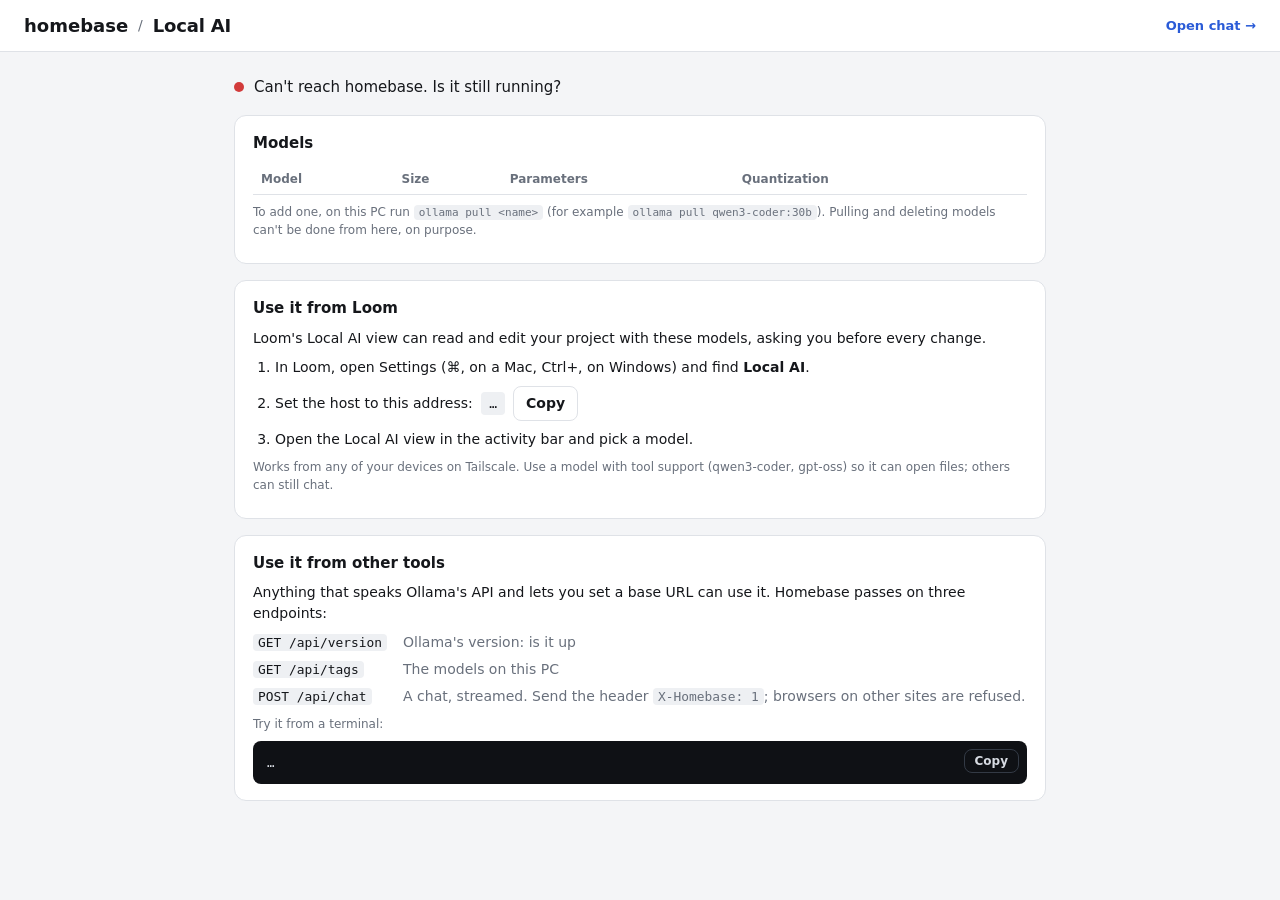
==== internal/web/static/ai.html @ 2a91a8e9 "UI for the Qwen chat" ====
<!doctype html>
<html lang="en">
<head>
  <meta charset="utf-8">
  <meta name="viewport" content="width=device-width, initial-scale=1">
  <title>Local AI · homebase</title>
  <link rel="icon" href="data:,">
  <link rel="stylesheet" href="app.css">
  <link rel="stylesheet" href="ai.css">
  <script src="ai.js" defer></script>
</head>
<body>
  <header class="bar">
    <div class="brand">
      <a href="./" class="back" title="Back to the dashboard">homebase</a>
      <span class="muted">/</span>
      <h1>Local AI</h1>
    </div>
    <a class="chat-link" href="chat.html">Open chat →</a>
  </header>

  <main class="ai-main">
    <section class="status-line" aria-live="polite">
      <span class="dot" id="ollama-dot" data-state="pending"></span>
      <p id="ollama-status">Checking Ollama…</p>
    </section>
    <div id="error" class="banner" hidden></div>

    <section class="panel" aria-labelledby="models-title">
      <div class="panel-head">
        <h2 id="models-title">Models</h2>
        <span class="muted small" id="models-note"></span>
      </div>
      <table class="models">
        <thead><tr><th>Model</th><th>Size</th><th>Parameters</th><th>Quantization</th><th></th></tr></thead>
        <tbody id="model-rows"></tbody>
      </table>
      <p class="small muted">To add one, on this PC run <code>ollama pull &lt;name&gt;</code> (for example <code>ollama pull qwen3-coder:30b</code>). Pulling and deleting models can't be done from here, on purpose.</p>
    </section>

    <section class="panel" aria-labelledby="loom-title">
      <h2 id="loom-title">Use it from Loom</h2>
      <p>Loom's Local AI view can read and edit your project with these models, asking you before every change.</p>
      <ol class="steps">
        <li>In Loom, open Settings (⌘, on a Mac, Ctrl+, on Windows) and find <strong>Local AI</strong>.</li>
        <li>
          Set the host to this address:
          <span class="copy-field">
            <code id="host-url">…</code>
            <button type="button" data-copy="host-url">Copy</button>
          </span>
        </li>
        <li>Open the Local AI view in the activity bar and pick a model. <span class="muted" id="loom-model-hint"></span></li>
      </ol>
      <p class="small muted">Works from any of your devices on Tailscale. Use a model with tool support (qwen3-coder, gpt-oss) so it can open files; others can still chat.</p>
    </section>

    <section class="panel" aria-labelledby="api-title">
      <h2 id="api-title">Use it from other tools</h2>
      <p>Anything that speaks Ollama's API and lets you set a base URL can use it. Homebase passes on three endpoints:</p>
      <dl class="endpoints">
        <dt><code>GET <span class="base"></span>/api/version</code></dt><dd>Ollama's version: is it up</dd>
        <dt><code>GET <span class="base"></span>/api/tags</code></dt><dd>The models on this PC</dd>
        <dt><code>POST <span class="base"></span>/api/chat</code></dt><dd>A chat, streamed. Send the header <code>X-Homebase: 1</code>; browsers on other sites are refused.</dd>
      </dl>
      <p class="small muted">Try it from a terminal:</p>
      <div class="copy-block">
        <pre id="curl-example">…</pre>
        <button type="button" data-copy="curl-example">Copy</button>
      </div>
    </section>
  </main>
</body>
</html>
---- internal/web/static/app.css ----
:root {
  --bg: #f4f5f7;
  --surface: #fff;
  --surface-2: #eef0f3;
  --border: #dfe2e7;
  --text: #15171b;
  --muted: #69707c;
  --ok: #1e9a55;
  --warn: #c27c0e;
  --bad: #d23b3b;
  --idle: #9aa1ac;
  --accent: #2a5bd7;
  --log-bg: #0f1115;
  --log-text: #d7dbe2;
  color-scheme: light;
}
@media (prefers-color-scheme: dark) {
  :root {
    --bg: #0f1114;
    --surface: #171a1f;
    --surface-2: #1f232a;
    --border: #2a2f37;
    --text: #e6e8ec;
    --muted: #8b929e;
    --ok: #3fc27a;
    --warn: #e2a63c;
    --bad: #f06262;
    --idle: #5d6470;
    --accent: #6d95f6;
    --log-bg: #0a0b0e;
    color-scheme: dark;
  }
}

* { box-sizing: border-box; }
body { margin: 0; background: var(--bg); color: var(--text); font: 14px/1.5 -apple-system, BlinkMacSystemFont, "Segoe UI", system-ui, sans-serif; }
.muted { color: var(--muted); }

.bar {
  position: sticky; top: 0; z-index: 2;
  display: flex; align-items: center; gap: 16px; flex-wrap: wrap;
  padding: 12px 24px; background: var(--surface); border-bottom: 1px solid var(--border);
}
.brand { display: flex; align-items: center; gap: 10px; }
h1 { margin: 0; font-size: 18px; font-weight: 700; letter-spacing: -0.01em; }
.host { font-size: 13px; }
.summary { margin-left: auto; font-size: 13px; color: var(--muted); }
.chat-link { font-size: 13px; font-weight: 600; color: var(--accent); text-decoration: none; }
.chat-link:hover { text-decoration: underline; }

main { max-width: 1200px; margin: 0 auto; padding: 24px; }
.banner { background: color-mix(in srgb, var(--bad) 15%, var(--surface)); color: var(--bad); padding: 10px 14px; border-radius: 8px; margin-bottom: 16px; }

.grid { display: grid; grid-template-columns: repeat(auto-fill, minmax(340px, 1fr)); gap: 16px; }
.card { background: var(--surface); border: 1px solid var(--border); border-radius: 12px; padding: 16px; display: flex; flex-direction: column; gap: 12px; }
.card > header { display: flex; align-items: center; gap: 10px; }
.titles { flex: 1; min-width: 0; }
.card h2 { margin: 0; font-size: 15px; }
.link { font-size: 12px; color: var(--muted); text-decoration: none; overflow-wrap: anywhere; }
.link:hover { color: var(--accent); text-decoration: underline; }
.state { font-size: 12px; font-weight: 600; text-transform: uppercase; letter-spacing: 0.04em; color: var(--muted); }

.dot { flex: none; width: 10px; height: 10px; border-radius: 50%; background: var(--idle); }
.dot[data-state="running"] { background: var(--ok); }
.dot[data-state="starting"], .dot[data-state="stopping"], .dot[data-state="backoff"], .dot[data-state="external"], .dot[data-state="unhealthy"], .dot[data-state="recovering"] { background: var(--warn); }
.dot[data-state="crashed"] { background: var(--bad); box-shadow: 0 0 0 4px color-mix(in srgb, var(--bad) 20%, transparent); }
#overall { width: 12px; height: 12px; }

.message { margin: 0; font-size: 13px; padding: 8px 10px; border-radius: 8px; background: var(--surface-2); }
.facts { display: grid; grid-template-columns: repeat(3, 1fr); gap: 8px; margin: 0; }
.facts div { background: var(--surface-2); border-radius: 8px; padding: 6px 10px; }
.facts dt { font-size: 11px; color: var(--muted); text-transform: uppercase; letter-spacing: 0.04em; }
.facts dd { margin: 0; font-weight: 600; font-variant-numeric: tabular-nums; }
.facts .bad { color: var(--bad); }

.actions { display: flex; gap: 8px; flex-wrap: wrap; }

/* resource monitor */
.machine { background: var(--surface); border: 1px solid var(--border); border-radius: 12px; padding: 16px; margin-bottom: 16px; display: flex; flex-direction: column; gap: 14px; }
.meters { display: grid; grid-template-columns: 1fr 1fr; gap: 16px; }
.meter { background: var(--surface-2); border-radius: 10px; padding: 10px 12px; display: flex; flex-direction: column; gap: 6px; min-width: 0; }
.meter-head { display: flex; align-items: baseline; justify-content: space-between; gap: 8px; }
.meter-label { font-size: 11px; color: var(--muted); text-transform: uppercase; letter-spacing: 0.04em; }
.meter-value { font-size: 20px; font-weight: 700; font-variant-numeric: tabular-nums; }
.meter-sub { font-size: 12px; }
.spark { width: 100%; height: 44px; display: block; }
.spark-line { fill: none; stroke: var(--accent); stroke-width: 2; vector-effect: non-scaling-stroke; stroke-linejoin: round; }
.spark-area { fill: color-mix(in srgb, var(--accent) 28%, transparent); stroke: none; }
.usage { width: 100%; border-collapse: collapse; font-size: 13px; }
.usage th { text-align: right; font-size: 11px; font-weight: 600; color: var(--muted); text-transform: uppercase; letter-spacing: 0.04em; padding: 4px 8px; border-bottom: 1px solid var(--border); }
.usage th:first-child, .usage td:first-child { text-align: left; }
.usage td { padding: 6px 8px; border-bottom: 1px solid var(--border); }
.usage tr:last-child td { border-bottom: none; }
.usage .num { text-align: right; font-variant-numeric: tabular-nums; }
.usage .other td { color: var(--muted); }
button {
  font: inherit; font-weight: 550; padding: 6px 12px; border-radius: 8px;
  border: 1px solid var(--border); background: var(--surface); color: var(--text); cursor: pointer;
}
button:hover:not(:disabled) { border-color: var(--accent); color: var(--accent); }
button.danger:hover:not(:disabled) { border-color: var(--bad); color: var(--bad); }
button.ghost { margin-left: auto; }
button:disabled { opacity: 0.45; cursor: default; }

.logs { margin-top: 20px; background: var(--log-bg); border-radius: 12px; overflow: hidden; }
.logs-head { display: flex; align-items: center; gap: 12px; padding: 10px 14px; color: var(--log-text); border-bottom: 1px solid #22262e; }
.logs-head h2 { margin: 0; font-size: 14px; flex: 1; }
.logs-head button { background: transparent; color: var(--log-text); border-color: #333a45; margin: 0; }
.follow { font-size: 12px; display: flex; align-items: center; gap: 4px; }
.logs pre {
  margin: 0; padding: 12px 14px; height: 380px; overflow: auto;
  color: var(--log-text); font: 12px/1.55 ui-monospace, SFMono-Regular, Menlo, Consolas, monospace; white-space: pre-wrap; overflow-wrap: anywhere;
}
.logs .err { color: #ff8f8f; }
.logs .sys { color: #8fb3ff; }
.logs .ts { color: #6b7380; }

@media (max-width: 600px) {
  main { padding: 16px; }
  .bar { padding: 12px 16px; }
  .grid { grid-template-columns: 1fr; }
  .facts { grid-template-columns: repeat(2, 1fr); }
  .meters { grid-template-columns: 1fr; }
  .share-col { display: none; }
}
---- internal/web/static/ai.css ----
/* The Local AI page: what Ollama on this PC offers, and how to connect to it. */

.back { color: var(--text); text-decoration: none; font-weight: 700; font-size: 18px; }
.back:hover { color: var(--accent); }
.bar .chat-link { margin-left: auto; }
.small { font-size: 12px; }

.ai-main { max-width: 860px; display: flex; flex-direction: column; gap: 16px; }
.ai-main code { font: 0.92em ui-monospace, SFMono-Regular, Menlo, Consolas, monospace; background: var(--surface-2); padding: 1px 5px; border-radius: 4px; }

.status-line { display: flex; align-items: center; gap: 10px; }
.status-line p { margin: 0; font-size: 15px; }
.dot[data-state="pending"] { background: var(--idle); }
.dot[data-state="down"] { background: var(--bad); }

.panel { background: var(--surface); border: 1px solid var(--border); border-radius: 12px; padding: 16px 18px; }
.panel h2 { margin: 0 0 8px; font-size: 15px; }
.panel p { margin: 8px 0; }
.panel-head { display: flex; align-items: baseline; gap: 10px; }
.panel-head h2 { margin-bottom: 4px; }

.models { width: 100%; border-collapse: collapse; margin: 6px 0 4px; }
.models th { text-align: left; font-size: 12px; font-weight: 600; color: var(--muted); padding: 6px 8px; border-bottom: 1px solid var(--border); }
.models td { padding: 8px; border-bottom: 1px solid var(--border); vertical-align: middle; }
.models tr:last-child td { border-bottom: none; }
.models td:first-child { font-weight: 600; overflow-wrap: anywhere; }
.models td:last-child { text-align: right; white-space: nowrap; }
.models .num { font-variant-numeric: tabular-nums; white-space: nowrap; }
.badge { display: inline-block; margin-left: 8px; padding: 0 7px; border-radius: 999px; font-size: 11px; font-weight: 600; color: var(--accent); background: color-mix(in srgb, var(--accent) 14%, transparent); vertical-align: 1px; }
.models a.button { display: inline-block; font-size: 13px; padding: 4px 12px; border-radius: 8px; border: 1px solid var(--border); color: var(--text); text-decoration: none; }
.models a.button:hover { border-color: var(--accent); color: var(--accent); }

.steps { margin: 8px 0; padding-left: 22px; display: flex; flex-direction: column; gap: 8px; }
.copy-field { display: inline-flex; align-items: center; gap: 8px; margin-left: 4px; flex-wrap: wrap; }
.copy-field code { font-size: 13px; padding: 4px 8px; user-select: all; }

.endpoints { margin: 8px 0; display: grid; grid-template-columns: max-content 1fr; gap: 6px 16px; }
.endpoints dt { margin: 0; }
.endpoints dd { margin: 0; color: var(--muted); }
.copy-block { position: relative; }
.copy-block pre { margin: 0; padding: 12px 14px; padding-right: 72px; background: var(--log-bg); color: var(--log-text); border-radius: 8px; overflow: auto; font: 12.5px/1.55 ui-monospace, SFMono-Regular, Menlo, Consolas, monospace; white-space: pre-wrap; overflow-wrap: anywhere; }
.copy-block button { position: absolute; top: 8px; right: 8px; font-size: 12px; padding: 2px 10px; background: transparent; color: var(--log-text); border-color: #333a45; }

@media (max-width: 640px) {
  .models th:nth-child(3), .models td:nth-child(3), .models th:nth-child(4), .models td:nth-child(4) { display: none; }
  .endpoints { grid-template-columns: 1fr; }
  .endpoints dd { margin-bottom: 6px; }
}
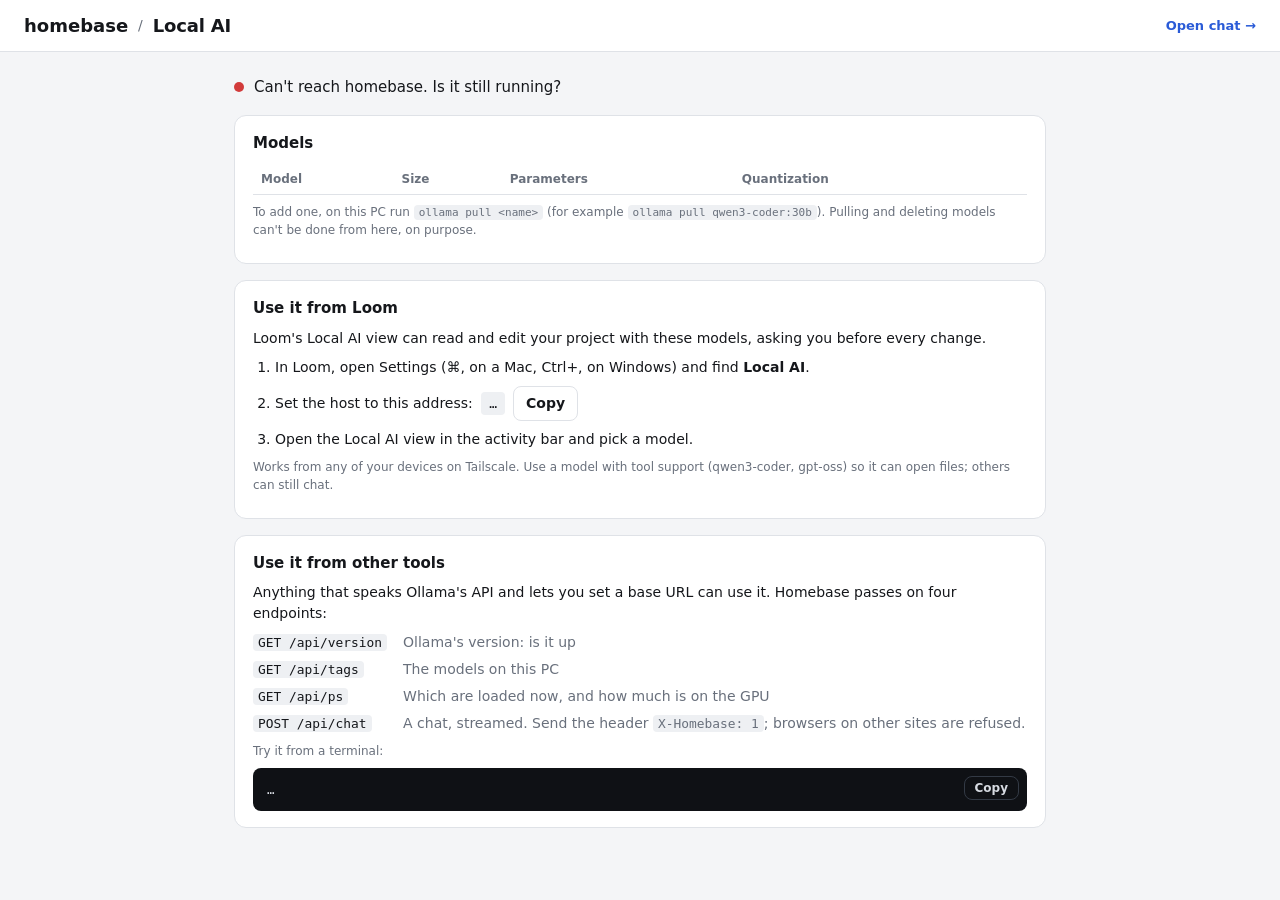
==== commit 12aed761: "Ollama monitoring" ====
--- a/internal/web/static/ai.html
+++ b/internal/web/static/ai.html
@@ -6,8 +6,10 @@
   <title>Local AI · homebase</title>
   <link rel="icon" href="data:,">
   <link rel="stylesheet" href="app.css">
+  <link rel="stylesheet" href="monitor.css">
   <link rel="stylesheet" href="ai.css">
   <script src="ai.js" defer></script>
+  <script src="monitor.js" defer></script>
 </head>
 <body>
   <header class="bar">
@@ -57,10 +59,11 @@
 
     <section class="panel" aria-labelledby="api-title">
       <h2 id="api-title">Use it from other tools</h2>
-      <p>Anything that speaks Ollama's API and lets you set a base URL can use it. Homebase passes on three endpoints:</p>
+      <p>Anything that speaks Ollama's API and lets you set a base URL can use it. Homebase passes on four endpoints:</p>
       <dl class="endpoints">
         <dt><code>GET <span class="base"></span>/api/version</code></dt><dd>Ollama's version: is it up</dd>
         <dt><code>GET <span class="base"></span>/api/tags</code></dt><dd>The models on this PC</dd>
+        <dt><code>GET <span class="base"></span>/api/ps</code></dt><dd>Which are loaded now, and how much is on the GPU</dd>
         <dt><code>POST <span class="base"></span>/api/chat</code></dt><dd>A chat, streamed. Send the header <code>X-Homebase: 1</code>; browsers on other sites are refused.</dd>
       </dl>
       <p class="small muted">Try it from a terminal:</p>
--- a/internal/web/static/app.css
+++ b/internal/web/static/app.css
@@ -61,7 +61,7 @@
 .state { font-size: 12px; font-weight: 600; text-transform: uppercase; letter-spacing: 0.04em; color: var(--muted); }
 
 .dot { flex: none; width: 10px; height: 10px; border-radius: 50%; background: var(--idle); }
-.dot[data-state="running"] { background: var(--ok); }
+.dot[data-state="running"], .dot[data-state="external-ok"] { background: var(--ok); }
 .dot[data-state="starting"], .dot[data-state="stopping"], .dot[data-state="backoff"], .dot[data-state="external"], .dot[data-state="unhealthy"], .dot[data-state="recovering"] { background: var(--warn); }
 .dot[data-state="crashed"] { background: var(--bad); box-shadow: 0 0 0 4px color-mix(in srgb, var(--bad) 20%, transparent); }
 #overall { width: 12px; height: 12px; }
--- a/internal/web/static/monitor.css
+++ b/internal/web/static/monitor.css
@@ -0,0 +1,24 @@
+/* The PC's load (monitor.js): the live strip on the chat page, and warnings. */
+
+.hb-strip { display: flex; flex-wrap: wrap; align-items: center; gap: 6px 18px; padding: 8px 24px; background: var(--surface); border-bottom: 1px solid var(--border); font-size: 12px; }
+.hb-meter { display: flex; align-items: center; gap: 6px; }
+.hb-label { color: var(--muted); font-weight: 600; }
+.hb-bar { width: 56px; height: 6px; border-radius: 3px; background: var(--surface-2); overflow: hidden; }
+.hb-fill { display: block; height: 100%; border-radius: 3px; background: var(--ok); transition: width 0.4s ease; }
+.hb-warn .hb-fill { background: var(--warn); }
+.hb-bad .hb-fill { background: var(--bad); }
+.hb-value { font-variant-numeric: tabular-nums; white-space: nowrap; }
+.hb-temp { font-variant-numeric: tabular-nums; }
+.hb-temp.hb-warn, .hb-model.hb-warn { color: var(--warn); }
+.hb-temp.hb-bad { color: var(--bad); }
+.hb-model { margin-left: auto; color: var(--muted); }
+.hb-model.hb-ok { color: var(--ok); }
+
+.hb-alerts { position: fixed; right: 16px; bottom: 16px; z-index: 10; display: flex; flex-direction: column; gap: 8px; width: min(380px, calc(100vw - 32px)); }
+.hb-alert { display: grid; grid-template-columns: 1fr auto; gap: 2px 12px; padding: 10px 12px; border-radius: 10px; background: var(--surface); border: 1px solid color-mix(in srgb, var(--warn) 55%, var(--border)); border-left: 4px solid var(--warn); box-shadow: 0 8px 24px rgba(0, 0, 0, 0.18); font-size: 13px; }
+.hb-alert strong { grid-column: 1; }
+.hb-alert p { grid-column: 1; margin: 0; color: var(--muted); }
+.hb-alert-close { grid-column: 2; grid-row: 1 / span 2; align-self: start; font-size: 12px; padding: 2px 8px; }
+@media (prefers-reduced-motion: reduce) { .hb-fill { transition: none; } }
+@media (max-width: 600px) { .hb-strip { padding: 8px 16px; } .hb-model { margin-left: 0; } }
+.chat-page .hb-alerts { bottom: 150px; } /* above the message box */
